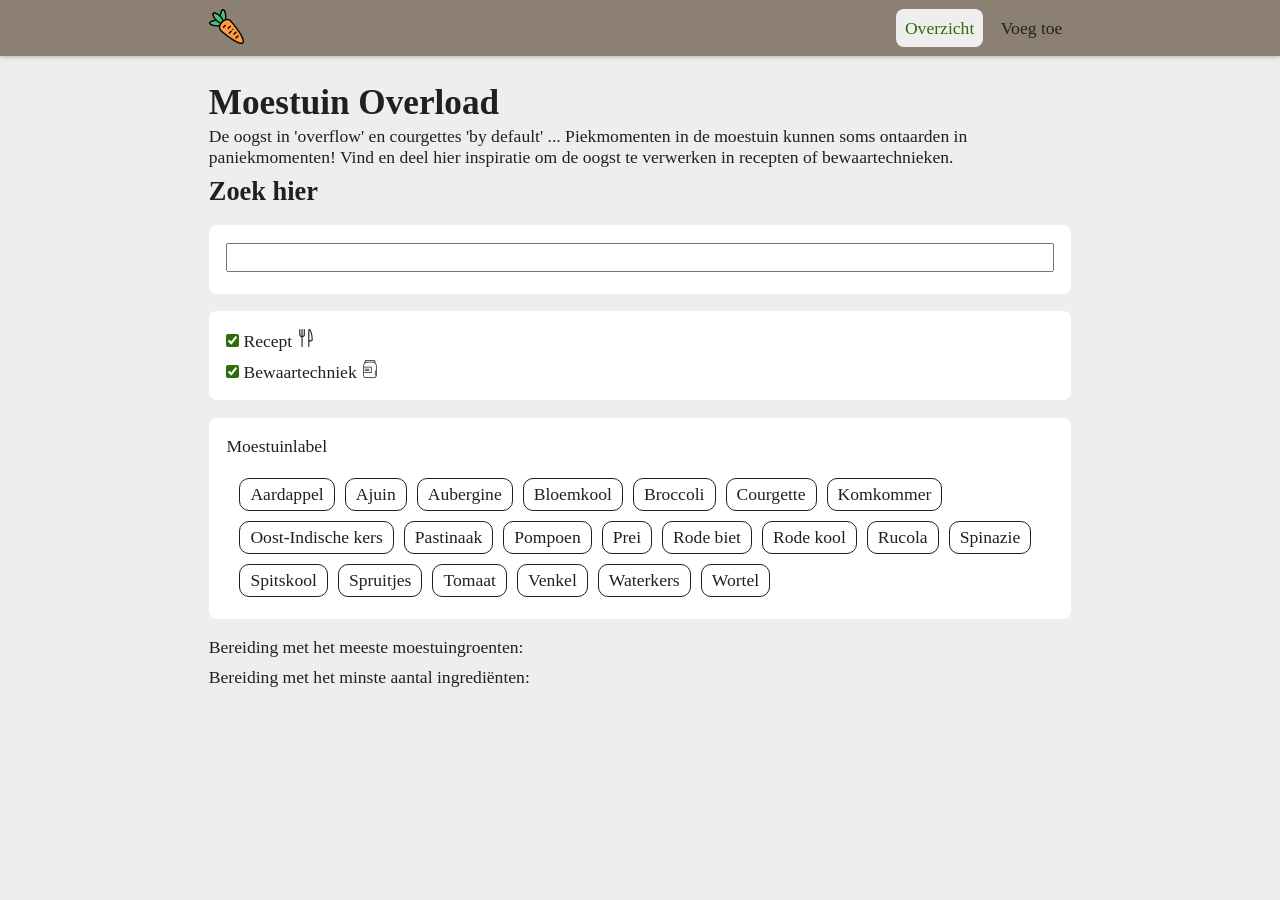
==== index.html @ 46829594 "afbeeldingen bij techniekenlabels" ====
<!DOCTYPE html>
<html lang="nl">
<head>
    <meta charset="UTF-8">
    <meta name="viewport" content="width=device-width, initial-scale=1.0">
    <title>MoestuinOverload</title>
    <link rel="icon" type="image/x-icon" href="/img/carrot.png">
    <link rel="preconnect" href="https://fonts.googleapis.com">
    <link rel="preconnect" href="https://fonts.gstatic.com" crossorigin>
    <link href="https://fonts.googleapis.com/css2?family=Carlito&family=Fira+Sans+Condensed:wght@700&family=Noto+Serif:ital,wght@0,100..900;1,100..900&family=SN+Pro:ital,wght@0,200..900;1,200..900&display=swap" rel="stylesheet">

    <link rel="stylesheet" href="stijl.css">

    <script src="script.js" type="module"></script>


</head>

<body>
<!-- Vectors and icons by <a href="https://www.svgrepo.com" target="_blank">SVG Repo</a> -->
<!-- <a href="https://www.flaticon.com/free-icons/carrot" title="carrot icons">Carrot icons created by Freepik - Flaticon</a> -->
    <header>
      <div class="wrapper">
       <img src="img/carrot.png" alt="wortel">
        <nav>
            <ul>
                <li class="hier"><a href="index.html">Overzicht</a></li>
                <li><a href="add.html">Voeg toe</a></li>
            </ul>
        </nav>

      </div>  
    </header>
    
    <div class="wrapper">
        <h1>Moestuin Overload</h1>
            <p>De oogst in 'overflow' en courgettes 'by default' ... Piekmomenten in de moestuin kunnen soms ontaarden in paniekmomenten! Vind en deel hier inspiratie om de oogst te verwerken in recepten of bewaartechnieken.</p>

        <h2>Zoek hier</h2>
        <form class="zoektekst">
            <input type="text">
        </form>

        <form class="technieken">
            <label class="recepten"><input type="checkbox" name="techniek" value="recept" checked>Recept <img src="img/bestek.svg" alt="bestek"></label>
            <label class="bewaar"><input type="checkbox" name="techniek" value="bewaartechniek" checked>Bewaartechniek <img src="img/conserve.svg" alt="conserve"></label>
        </form>

        <form class="labels">
        <p>Moestuinlabel</p>
            <div class="moestuingroenten">
                <label class="moestuinlabel">
                    <input type="checkbox" name="labels" value="aardappel">
                    <span>Aardappel</span>
                </label>
                <label class="moestuinlabel">
                    <input type="checkbox" name="labels" value="ajuin">
                    <span>Ajuin</span>
                </label>
                <label class="moestuinlabel">
                    <input type="checkbox" name="labels" value="aubergine">
                    <span>Aubergine</span>
                </label>
                <label class="moestuinlabel">
                    <input type="checkbox" name="labels" value="bloemkool">
                    <span>Bloemkool</span>
                </label>
                <label class="moestuinlabel">
                    <input type="checkbox" name="labels" value="broccoli">
                    <span>Broccoli</span>
                </label>
                <label class="moestuinlabel">
                    <input type="checkbox" name="labels" value="courgette">
                    <span>Courgette</span>
                </label>
                <label class="moestuinlabel">
                    <input type="checkbox" name="labels" value="komkommer">
                    <span>Komkommer</span>
                </label>
                <label class="moestuinlabel">
                    <input type="checkbox" name="labels" value="oost-indische-kers">
                    <span>Oost-Indische kers</span>
                </label>
                <label class="moestuinlabel">
                    <input type="checkbox" name="labels" value="pastinaak">
                    <span>Pastinaak</span>
                </label>
                <label class="moestuinlabel">
                    <input type="checkbox" name="labels" value="pompoen">
                    <span>Pompoen</span>
                </label>
                <label class="moestuinlabel">
                    <input type="checkbox" name="labels" value="prei">
                    <span>Prei</span>
                </label>
                <label class="moestuinlabel">
                    <input type="checkbox" name="labels" value="rode-biet">
                    <span>Rode biet</span>
                </label>
                <label class="moestuinlabel">
                    <input type="checkbox" name="labels" value="rode-kool">
                    <span>Rode kool</span>
                </label>
                <label class="moestuinlabel">
                    <input type="checkbox" name="labels" value="rucola">
                    <span>Rucola</span>
                </label>
                <label class="moestuinlabel">
                    <input type="checkbox" name="labels" value="spinazie">
                    <span>Spinazie</span>
                </label>
                <label class="moestuinlabel">
                    <input type="checkbox" name="labels" value="spitskool">
                    <span>Spitskool</span>
                </label>
                 <label class="moestuinlabel">
                    <input type="checkbox" name="labels" value="spruitjes">
                    <span>Spruitjes</span>   
                </label>
                <label class="moestuinlabel">
                    <input type="checkbox" name="labels" value="tomaat">
                    <span>Tomaat</span>
                </label>
                <label class="moestuinlabel">
                    <input type="checkbox" name="labels" value="venkel">
                    <span>Venkel</span>
                </label>
                <label class="moestuinlabel">
                    <input type="checkbox" name="labels" value="waterkers">
                    <span>Waterkers</span>
                </label>
                <label class="moestuinlabel">
                    <input type="checkbox" name="labels" value="wortel">
                    <span>Wortel</span>
                </label>
            
            </div>
            </form>

            <p id="moestuinmatch">Bereiding met het meeste moestuingroenten:&nbsp;</p>
            <p>Bereiding met het minste aantal ingrediënten:&nbsp;</p>

       
        <section class="bereidingen"></section>
    </div>
</body>
</html>
---- stijl.css ----
:root {
    --headerkleur: rgb(139, 128, 114);
    --tekstkleur: #202020;
    --kleuraccent1: rgb(241, 153, 12);
    --kleuraccent2: rgb(43, 110, 12);
    --afronding: 8px;
    --BGC:rgb(238, 238, 238);

}

*{
  margin: 0;
  padding: 0;
  box-sizing: border-box;
}

body{
    background-color: var(--BGC);
    color: var(--tekstkleur);
    font-family: 'SN Pro', serif;
    font-size: 1.1rem;
}

h1{
  margin-bottom: 3px;
}

p{
  margin-bottom: 0.5em;
}

header {
  margin-bottom: 1em;
}

header,
footer {
  background-color: var(--headerkleur);
  box-shadow: 0 0 5px #999;
}

.wrapper {
  max-width: 50em;
  margin: 0px auto;
  padding: 0.5em;
}

header div.wrapper {
  display: flex;
  flex-direction: row;
  justify-content: space-between;
}

header img {
  width: 35px;
  height: 35px;
}

h2{
  margin-bottom: 0.8rem;
  margin-right: 40px; /* want width icoon is 38px plus 2px zodat geen overlap*/
}

nav ul {
  display: flex;
  gap: 0.5em;
  flex-direction: row;
  list-style-type: none;
  justify-content: end;
  
}

nav ul li a {
  display: block;
  padding: 0.5em;
  text-decoration: none;
  color: var(--tekstkleur);
  border-radius: var(--afronding);
  
}

nav ul li a:hover {
  color: var(--tekstkleur);
  background-color: var(--kleuraccent1);
}

nav li.hier a {
  background-color: var(--BGC);
  color: var(--kleuraccent2);
}

form{
  display: flex;
  flex-direction: column;
  margin-top: 1em;
  margin-bottom: 1em;
  background-color: #fff;
  padding: 1em 1em 0.5em 1em;  /* 0.5 voor bottom want elk inputfield heeft margin bottom*/
  border-radius: var(--afronding);
}

input{
  padding: 5px;
  margin-bottom: 1em;
}

input[type=checkbox], input[type=radio]{
  margin-right: 0.3em;
  margin-bottom: 1em;
  accent-color: var(--kleuraccent2);
  cursor: pointer;
}

.technieklabel label{
  margin-right: 1rem;
}

.bereidingen article{
  background-color: #fff;
  padding: 1em;
  border-radius: var(--afronding);
  margin-bottom: 1em;
  box-shadow: 0 0 3px #999;
}


article{
  position: relative;
}

input[name=techniek]+img{
  max-height: 18px;
  max-height: auto;
}

.recept::after,
.bewaartechniek::after{
  content: "";
  position: absolute;
  top: 10px;
  right: 10px;
  width: 38px;
  height: 38px;
  
 background-size:cover;   /* hoe wordt de afbeeelding geschaald binnen het pseudoelement, schaalt de afbeelding zo groot mogelijk binnen het element zonder vervorming. */
}
.bewaartechniek::after{
background-image: url("img/conserve.svg");
}
.recept::after{
  background-image: url("img/bestek.svg");
}

/*opmaak moestuinlabels*/

.moestuingroenten{
  display: flex;
  flex-wrap: wrap;
  gap: 10px;
  /* border: 1px solid black; */
  margin-bottom: 5px;
  accent-color: var(--kleuraccent2);
  padding: 5px;
  margin: 8px;
}

.moestuingroenten span{
  display: inline-block;               /* laten staan zodat label zich aanpast aan lengt woord*/
  border: solid 1px var(--tekstkleur);
  padding: 5px 10px;
  border-radius: 10px;
  transition: 0.2s;
  cursor: pointer;
}
/* .moestuingroenten span:hover,  */.moestuingroenten input:checked + span{
  background-color:var(--kleuraccent1);
}

.moestuingroenten input[type=checkbox]{
  display: none;
}

#lijstingredienten{
  display: flex;
  flex-wrap: wrap;
}

.ingredienten{
  margin: 0.3rem;
  width: 180px
}

section.bereidingen{
  display: grid;
  gap: 1em;
  grid-template-columns: 1fr;
}

button#voegingrtoe, input[type=submit]{
  padding: 5px 1rem;
  font-size: 1.1rem;
  border-radius: var(--afronding);
  max-width: fit-content;
  margin: 0.8rem;
}

button#voegingrtoe:hover, input[type=submit]:hover{
  cursor: pointer;
}

#bereiding, .ingredienten{
 color: var(--tekstkleur);
  font-family: 'SN Pro', serif;
  font-size: 1.1rem;
  padding: 0.3rem;
}

p.succes{
  color: var(--kleuraccent2);
  border: 1px solid var(--kleuraccent2);
  padding: 5px;
  background-color: #fff;
}
p.fout{
  color: var(--kleuraccent1);
  border: 1px solid var(--kleuraccent1);
  padding: 5px;
  background-color: #fff;
}

.lijst{
  display: block;
}

@media(min-width: 776px) {
  section.bereidingen{
    grid-template-columns: 1fr 1fr;
  }
  .moestuingroenten span:hover{
    background-color:var(--kleuraccent1);
  }
}
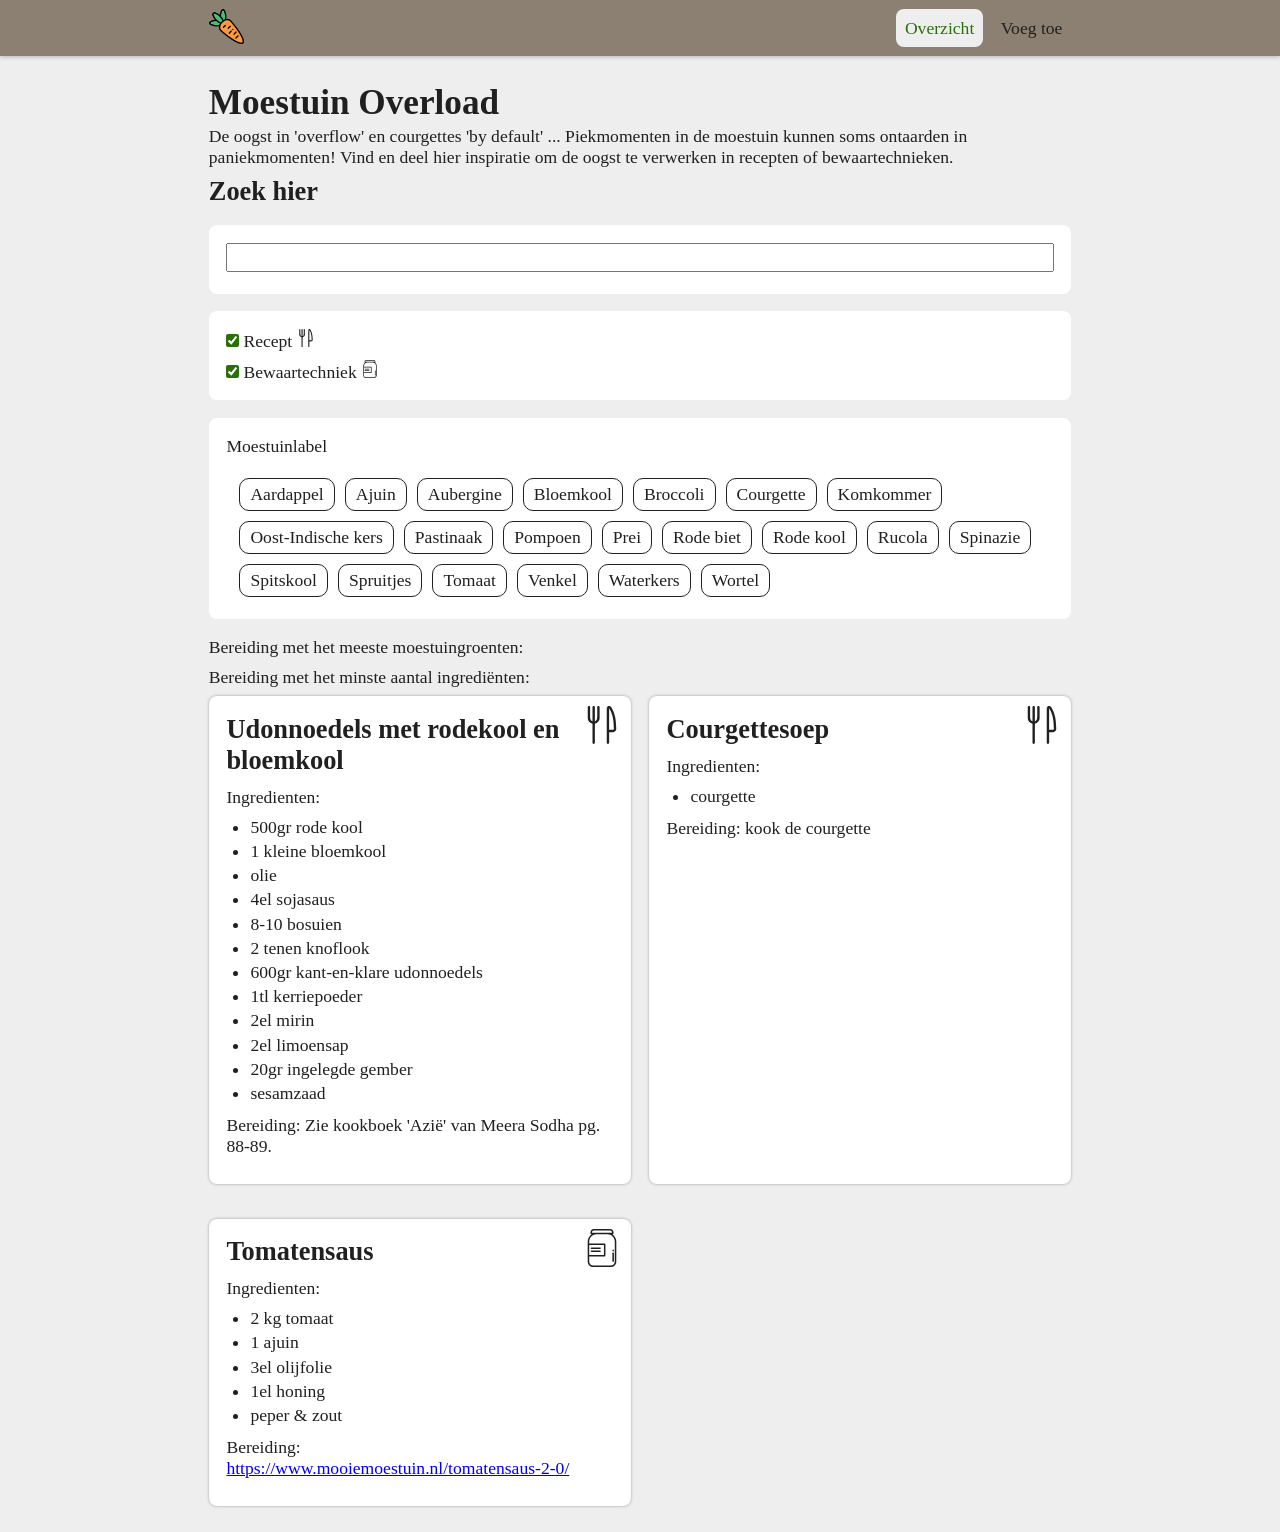
==== commit c5602891: "minste Ingredienten functie" ====
--- a/index.html
+++ b/index.html
@@ -138,7 +138,7 @@
             </form>
 
             <p id="moestuinmatch">Bereiding met het meeste moestuingroenten:&nbsp;</p>
-            <p>Bereiding met het minste aantal ingrediënten:&nbsp;</p>
+            <p id="aantalingredienten">Bereiding met het minste aantal ingrediënten:&nbsp;</p>
 
        
         <section class="bereidingen"></section>
--- a/stijl.css
+++ b/stijl.css
@@ -28,6 +28,9 @@
 p{
   margin-bottom: 0.5em;
 }
+article>p{
+  margin-top: 0.7rem;
+}
 
 header {
   margin-bottom: 1em;
@@ -57,7 +60,7 @@
 }
 
 h2{
-  margin-bottom: 0.8rem;
+  margin-bottom: 0.7rem;
   margin-right: 40px; /* want width icoon is 38px plus 2px zodat geen overlap*/
 }
 
@@ -122,7 +125,6 @@
   margin-bottom: 1em;
   box-shadow: 0 0 3px #999;
 }
-
 
 article{
   position: relative;
@@ -215,6 +217,14 @@
   padding: 0.3rem;
 }
 
+.ingredientenlijst{
+  padding-left: 1.5rem;
+}
+
+.ingredientenlijst li{
+  margin-bottom: 0.2rem;;
+}
+
 p.succes{
   color: var(--kleuraccent2);
   border: 1px solid var(--kleuraccent2);
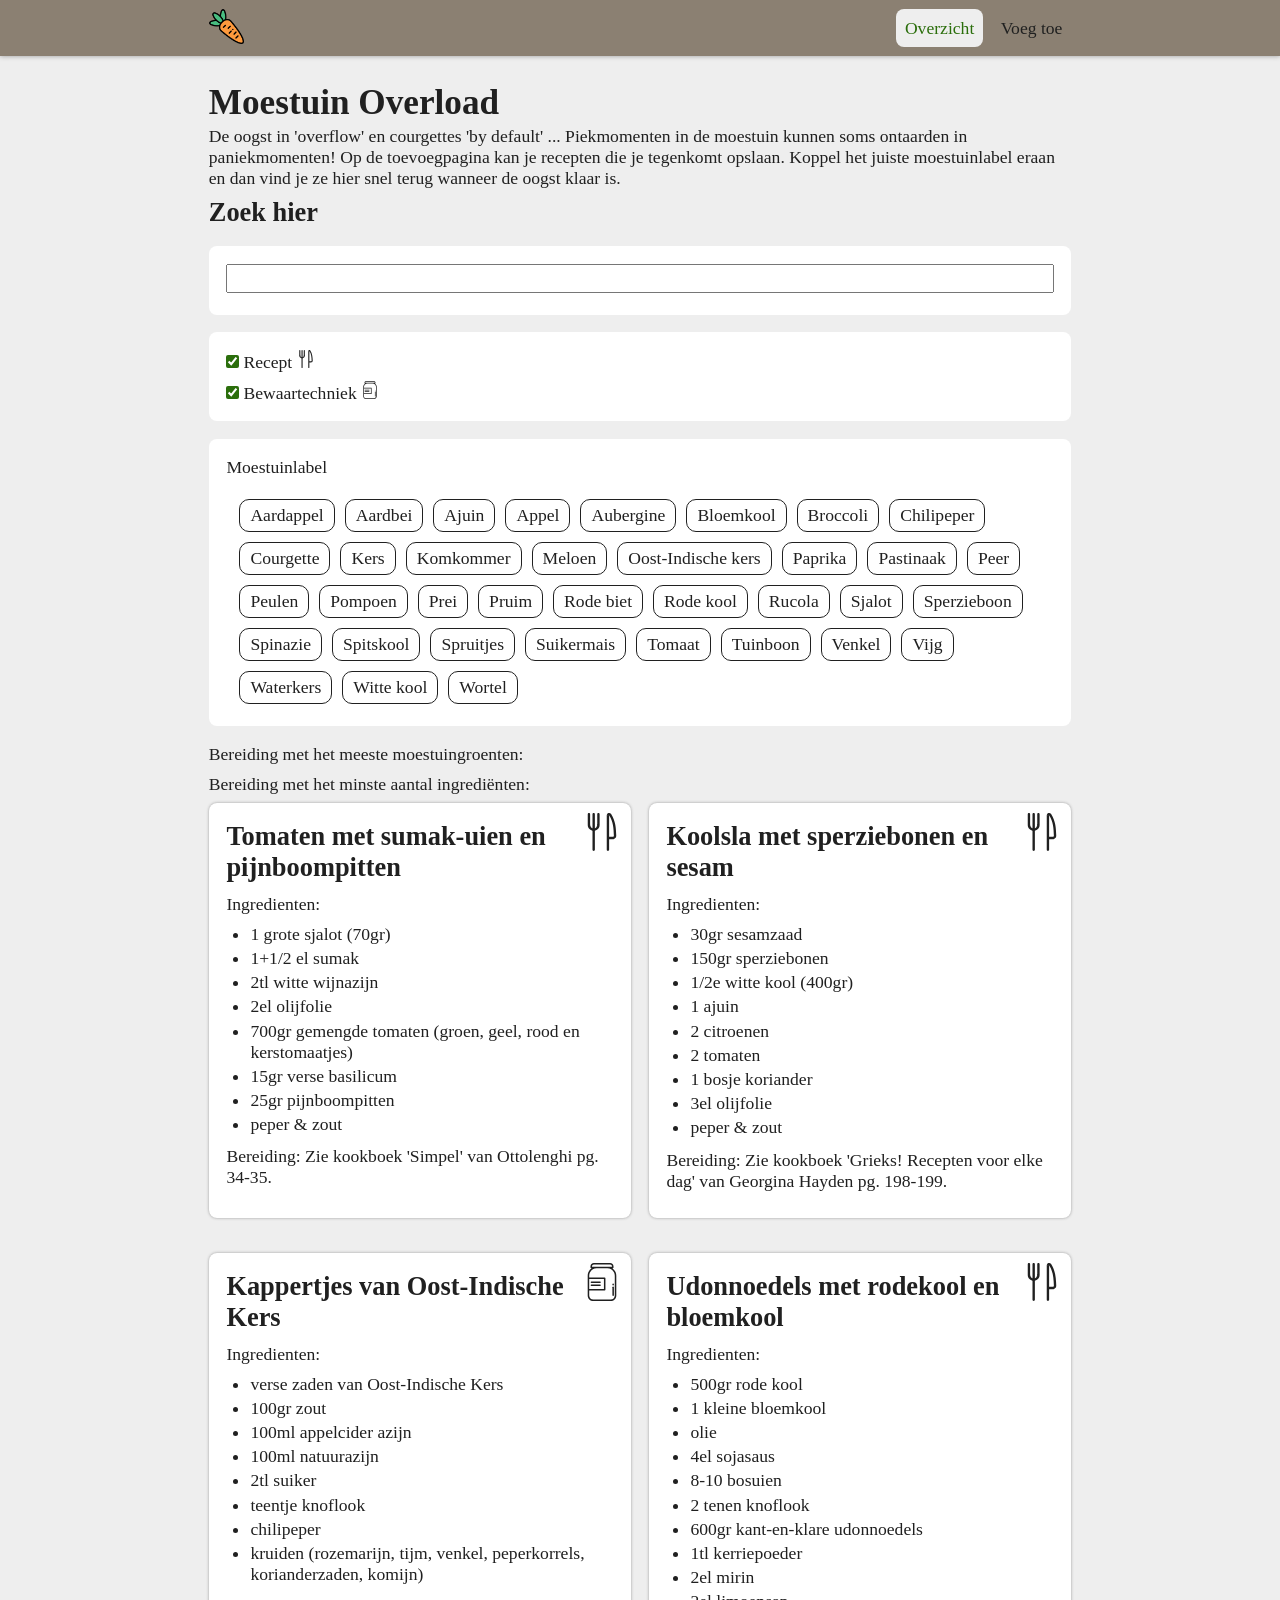
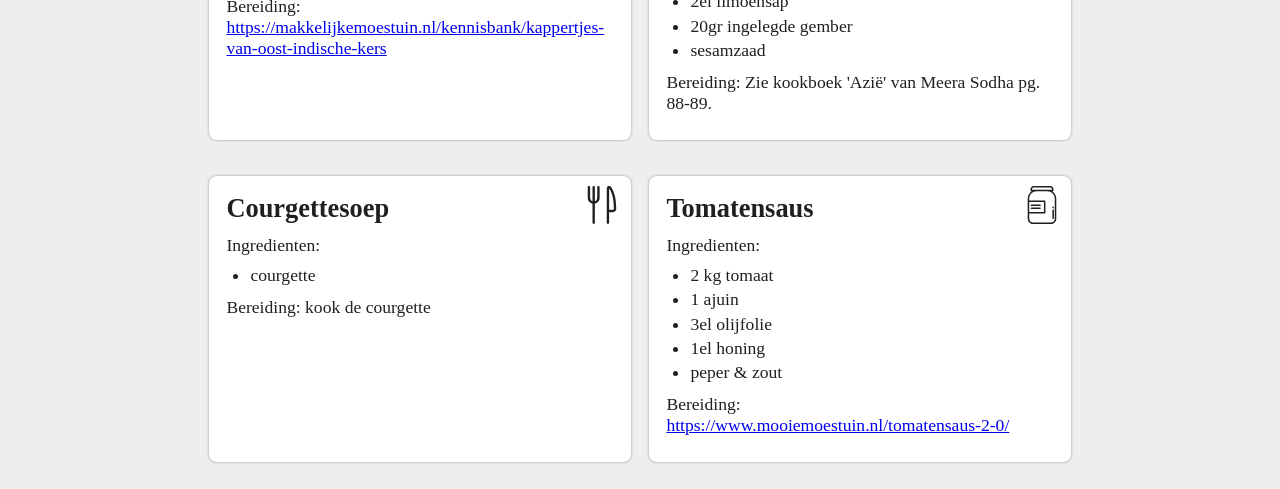
==== commit c7e7c573: "extra inhoud" ====
--- a/index.html
+++ b/index.html
@@ -12,7 +12,6 @@
     <link rel="stylesheet" href="stijl.css">
 
     <script src="script.js" type="module"></script>
-
 
 </head>
 
@@ -34,7 +33,7 @@
     
     <div class="wrapper">
         <h1>Moestuin Overload</h1>
-            <p>De oogst in 'overflow' en courgettes 'by default' ... Piekmomenten in de moestuin kunnen soms ontaarden in paniekmomenten! Vind en deel hier inspiratie om de oogst te verwerken in recepten of bewaartechnieken.</p>
+            <p>De oogst in 'overflow' en courgettes 'by default' ... Piekmomenten in de moestuin kunnen soms ontaarden in paniekmomenten! Op de toevoegpagina kan je recepten die je tegenkomt opslaan. Koppel het juiste moestuinlabel eraan en dan vind je ze hier snel terug wanneer de oogst klaar is.</p>
 
         <h2>Zoek hier</h2>
         <form class="zoektekst">
@@ -49,15 +48,23 @@
         <form class="labels">
         <p>Moestuinlabel</p>
             <div class="moestuingroenten">
-                <label class="moestuinlabel">
+               <label class="moestuinlabel">
                     <input type="checkbox" name="labels" value="aardappel">
                     <span>Aardappel</span>
                 </label>
                 <label class="moestuinlabel">
+                    <input type="checkbox" name="labels" value="aardbei">
+                    <span>Aardbei</span>
+                </label>
+                <label class="moestuinlabel">
                     <input type="checkbox" name="labels" value="ajuin">
                     <span>Ajuin</span>
                 </label>
                 <label class="moestuinlabel">
+                    <input type="checkbox" name="labels" value="appel">
+                    <span>Appel</span>
+                </label>
+                <label class="moestuinlabel">
                     <input type="checkbox" name="labels" value="aubergine">
                     <span>Aubergine</span>
                 </label>
@@ -70,22 +77,46 @@
                     <span>Broccoli</span>
                 </label>
                 <label class="moestuinlabel">
+                    <input type="checkbox" name="labels" value="chilipeper">
+                    <span>Chilipeper</span>
+                </label>
+                <label class="moestuinlabel">
                     <input type="checkbox" name="labels" value="courgette">
                     <span>Courgette</span>
                 </label>
                 <label class="moestuinlabel">
+                    <input type="checkbox" name="labels" value="kers">
+                    <span>Kers</span>
+                </label>
+                <label class="moestuinlabel">
                     <input type="checkbox" name="labels" value="komkommer">
                     <span>Komkommer</span>
                 </label>
                 <label class="moestuinlabel">
+                    <input type="checkbox" name="labels" value="meloen">
+                    <span>Meloen</span>
+                </label>
+                <label class="moestuinlabel">
                     <input type="checkbox" name="labels" value="oost-indische-kers">
                     <span>Oost-Indische kers</span>
                 </label>
                 <label class="moestuinlabel">
+                    <input type="checkbox" name="labels" value="paprika">
+                    <span>Paprika</span>
+                </label>
+                <label class="moestuinlabel">
                     <input type="checkbox" name="labels" value="pastinaak">
                     <span>Pastinaak</span>
                 </label>
                 <label class="moestuinlabel">
+                    <input type="checkbox" name="labels" value="peer">
+                    <span>Peer</span>
+                </label>
+                <label class="moestuinlabel">
+                    <input type="checkbox" name="labels" value="peulen">
+                    <span>Peulen</span>
+                </label>
+                <label class="moestuinlabel">
                     <input type="checkbox" name="labels" value="pompoen">
                     <span>Pompoen</span>
                 </label>
@@ -94,6 +125,10 @@
                     <span>Prei</span>
                 </label>
                 <label class="moestuinlabel">
+                    <input type="checkbox" name="labels" value="pruim">
+                    <span>Pruim</span>
+                </label>
+                <label class="moestuinlabel">
                     <input type="checkbox" name="labels" value="rode-biet">
                     <span>Rode biet</span>
                 </label>
@@ -104,6 +139,14 @@
                 <label class="moestuinlabel">
                     <input type="checkbox" name="labels" value="rucola">
                     <span>Rucola</span>
+                </label>
+                <label class="moestuinlabel">
+                    <input type="checkbox" name="labels" value="sjalot">
+                    <span>Sjalot</span>
+                </label>
+                <label class="moestuinlabel">
+                    <input type="checkbox" name="labels" value="sperzieboon">
+                    <span>Sperzieboon</span>
                 </label>
                 <label class="moestuinlabel">
                     <input type="checkbox" name="labels" value="spinazie">
@@ -118,16 +161,32 @@
                     <span>Spruitjes</span>   
                 </label>
                 <label class="moestuinlabel">
+                    <input type="checkbox" name="labels" value="suikermais">
+                    <span>Suikermais</span>   
+                </label>
+                <label class="moestuinlabel">
                     <input type="checkbox" name="labels" value="tomaat">
                     <span>Tomaat</span>
                 </label>
                 <label class="moestuinlabel">
+                    <input type="checkbox" name="labels" value="tuinboon">
+                    <span>Tuinboon</span>
+                </label>
+                <label class="moestuinlabel">
                     <input type="checkbox" name="labels" value="venkel">
                     <span>Venkel</span>
                 </label>
                 <label class="moestuinlabel">
+                    <input type="checkbox" name="labels" value="vijg">
+                    <span>Vijg</span>
+                </label>
+                <label class="moestuinlabel">
                     <input type="checkbox" name="labels" value="waterkers">
                     <span>Waterkers</span>
+                </label>
+                <label class="moestuinlabel">
+                    <input type="checkbox" name="labels" value="witte-kool">
+                    <span>Witte kool</span>
                 </label>
                 <label class="moestuinlabel">
                     <input type="checkbox" name="labels" value="wortel">
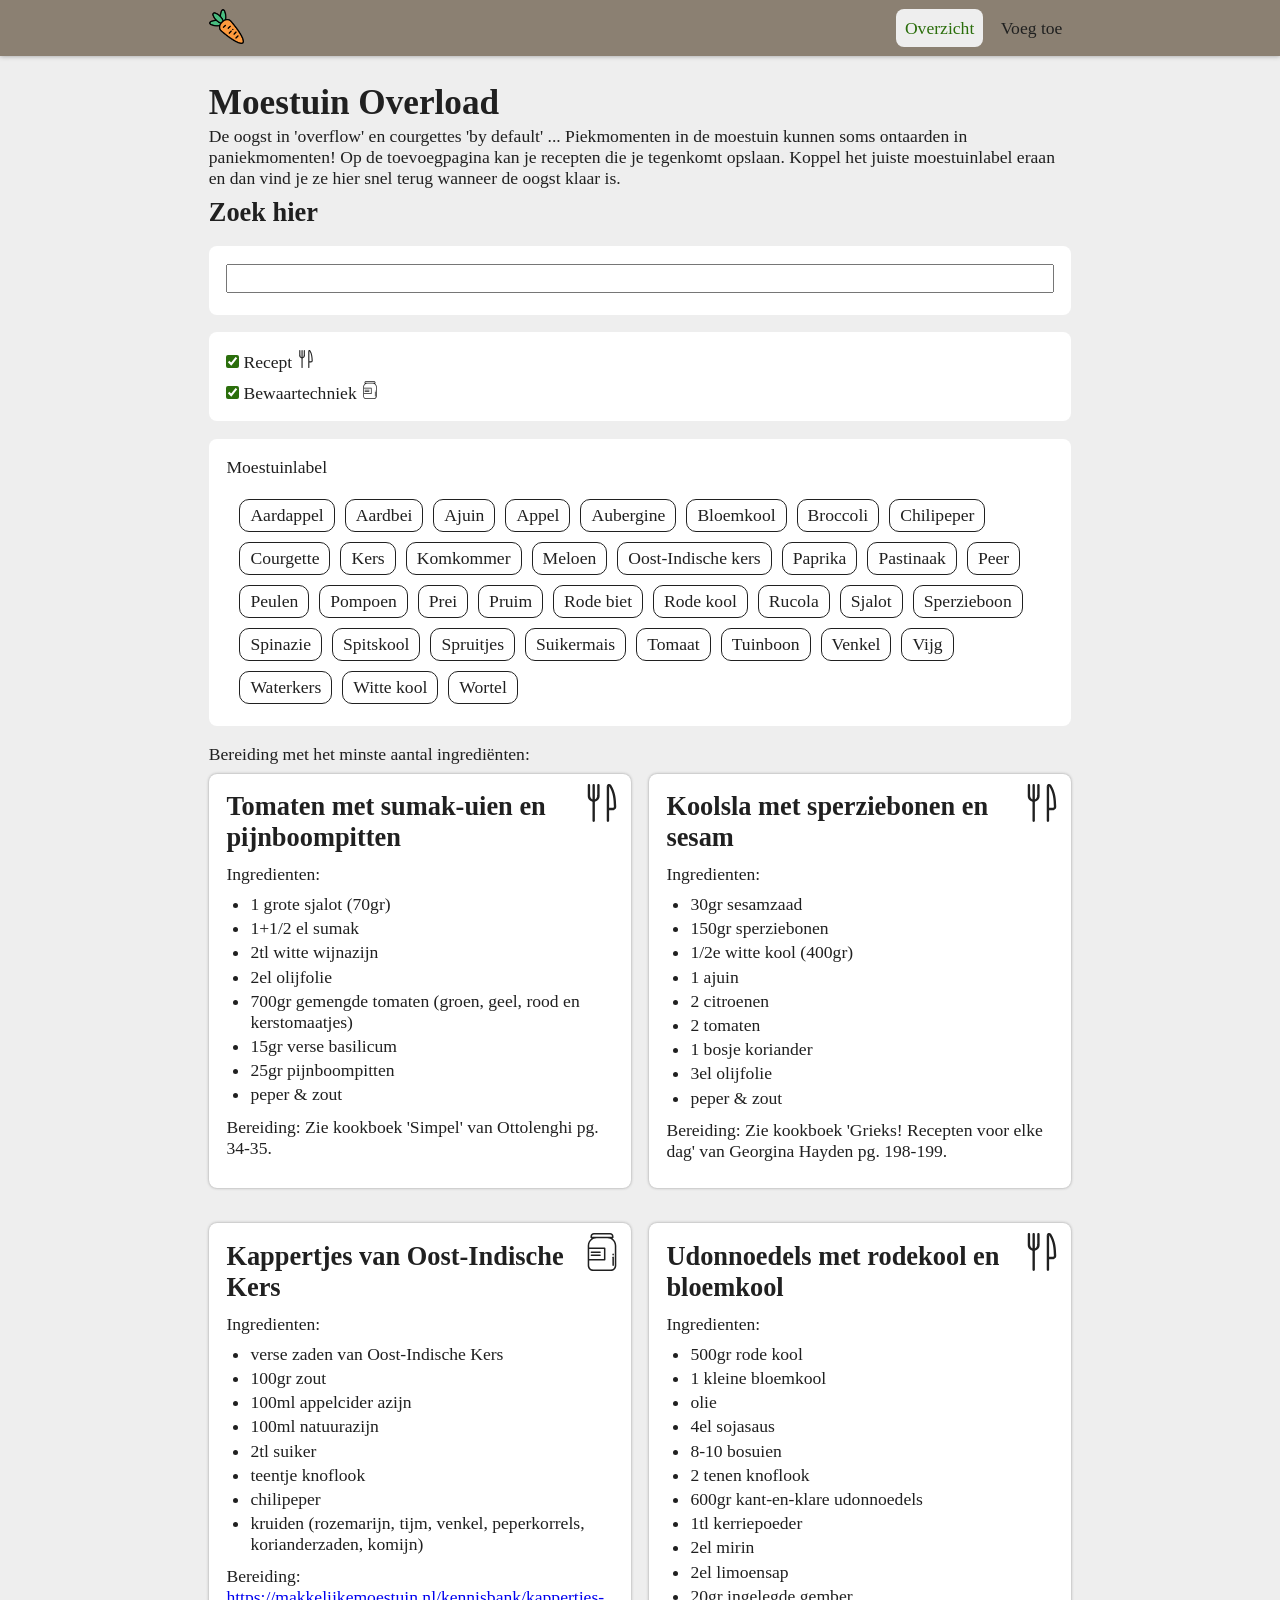
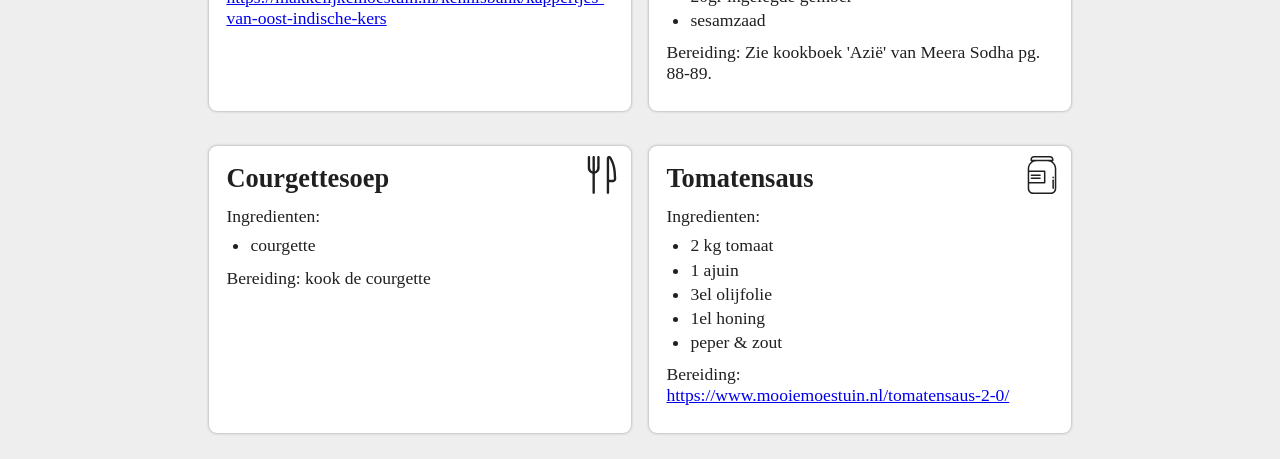
==== commit 69555d83: "toon functie if voorwaarde" ====
--- a/index.html
+++ b/index.html
@@ -196,7 +196,7 @@
             </div>
             </form>
 
-            <p id="moestuinmatch">Bereiding met het meeste moestuingroenten:&nbsp;</p>
+            <p id="moestuinmatch"></p>
             <p id="aantalingredienten">Bereiding met het minste aantal ingrediënten:&nbsp;</p>
 
        
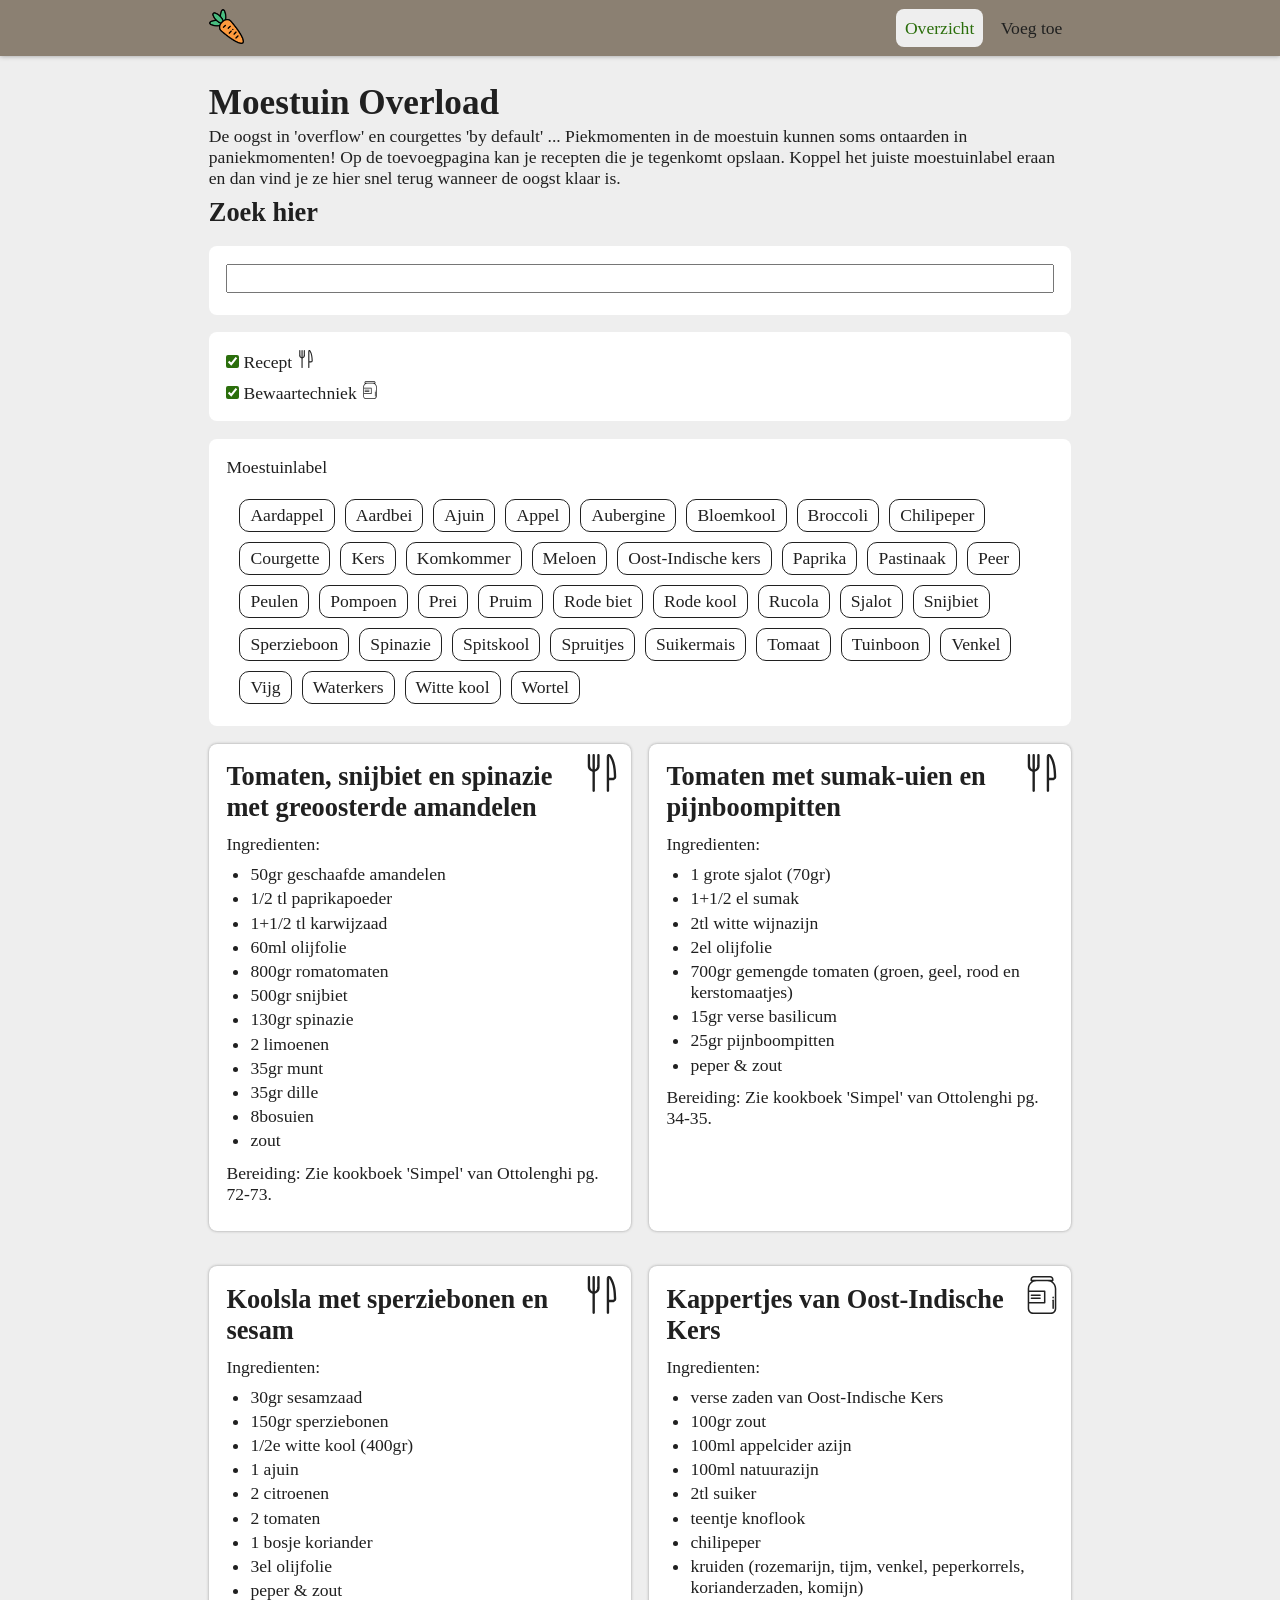
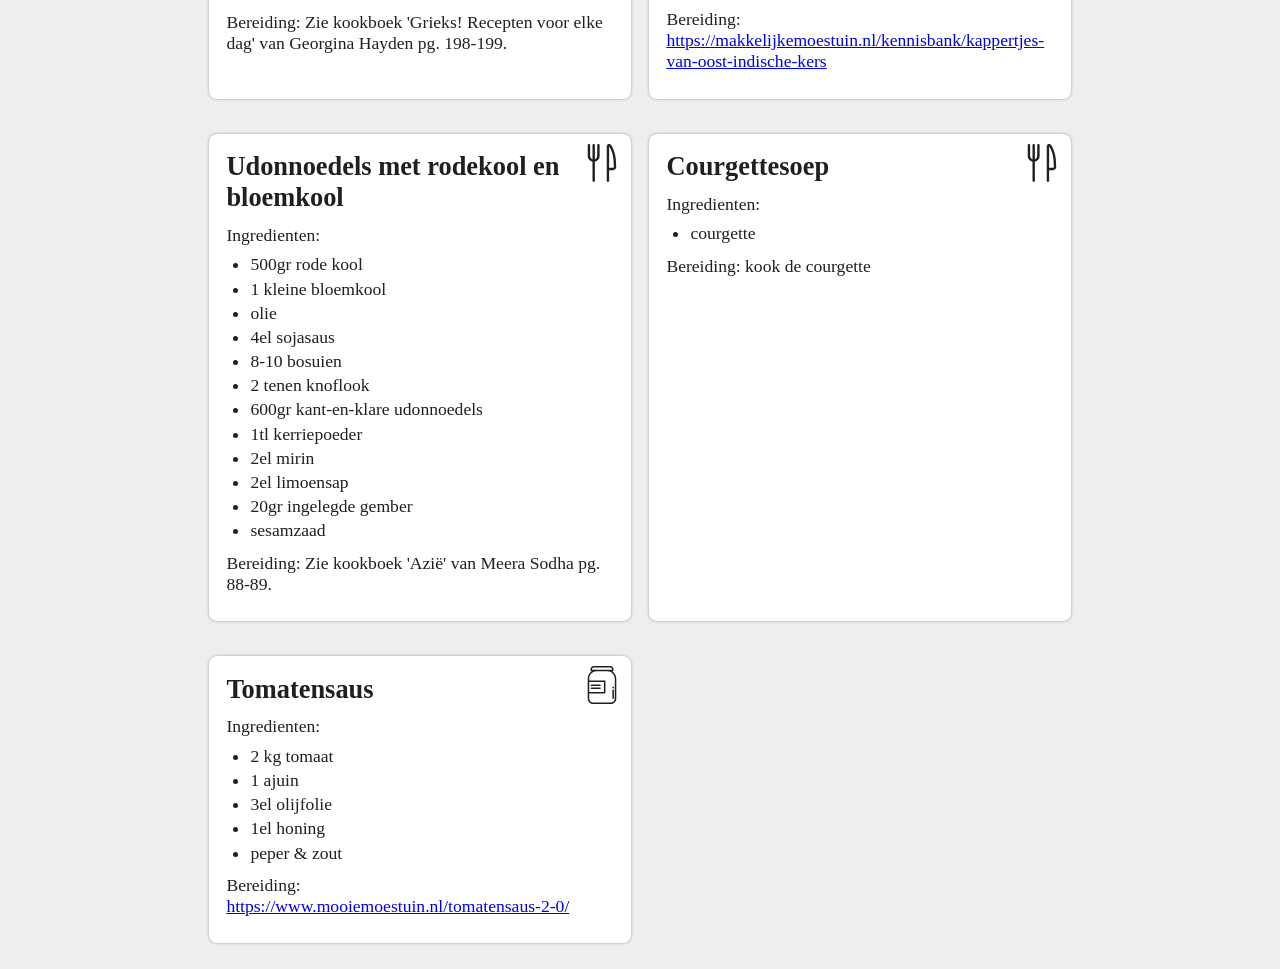
==== commit aa7d0494: "minste ingredienten" ====
--- a/index.html
+++ b/index.html
@@ -129,11 +129,11 @@
                     <span>Pruim</span>
                 </label>
                 <label class="moestuinlabel">
-                    <input type="checkbox" name="labels" value="rode-biet">
+                    <input type="checkbox" name="labels" value="rodebiet">
                     <span>Rode biet</span>
                 </label>
                 <label class="moestuinlabel">
-                    <input type="checkbox" name="labels" value="rode-kool">
+                    <input type="checkbox" name="labels" value="rodekool">
                     <span>Rode kool</span>
                 </label>
                 <label class="moestuinlabel">
@@ -143,6 +143,10 @@
                 <label class="moestuinlabel">
                     <input type="checkbox" name="labels" value="sjalot">
                     <span>Sjalot</span>
+                </label>
+                <label class="moestuinlabel">
+                    <input type="checkbox" name="labels" value="snijbiet">
+                    <span>Snijbiet</span>
                 </label>
                 <label class="moestuinlabel">
                     <input type="checkbox" name="labels" value="sperzieboon">
@@ -185,7 +189,7 @@
                     <span>Waterkers</span>
                 </label>
                 <label class="moestuinlabel">
-                    <input type="checkbox" name="labels" value="witte-kool">
+                    <input type="checkbox" name="labels" value="wittekool">
                     <span>Witte kool</span>
                 </label>
                 <label class="moestuinlabel">
@@ -197,7 +201,7 @@
             </form>
 
             <p id="moestuinmatch"></p>
-            <p id="aantalingredienten">Bereiding met het minste aantal ingrediënten:&nbsp;</p>
+            <p id="aantalingredienten"></p>
 
        
         <section class="bereidingen"></section>
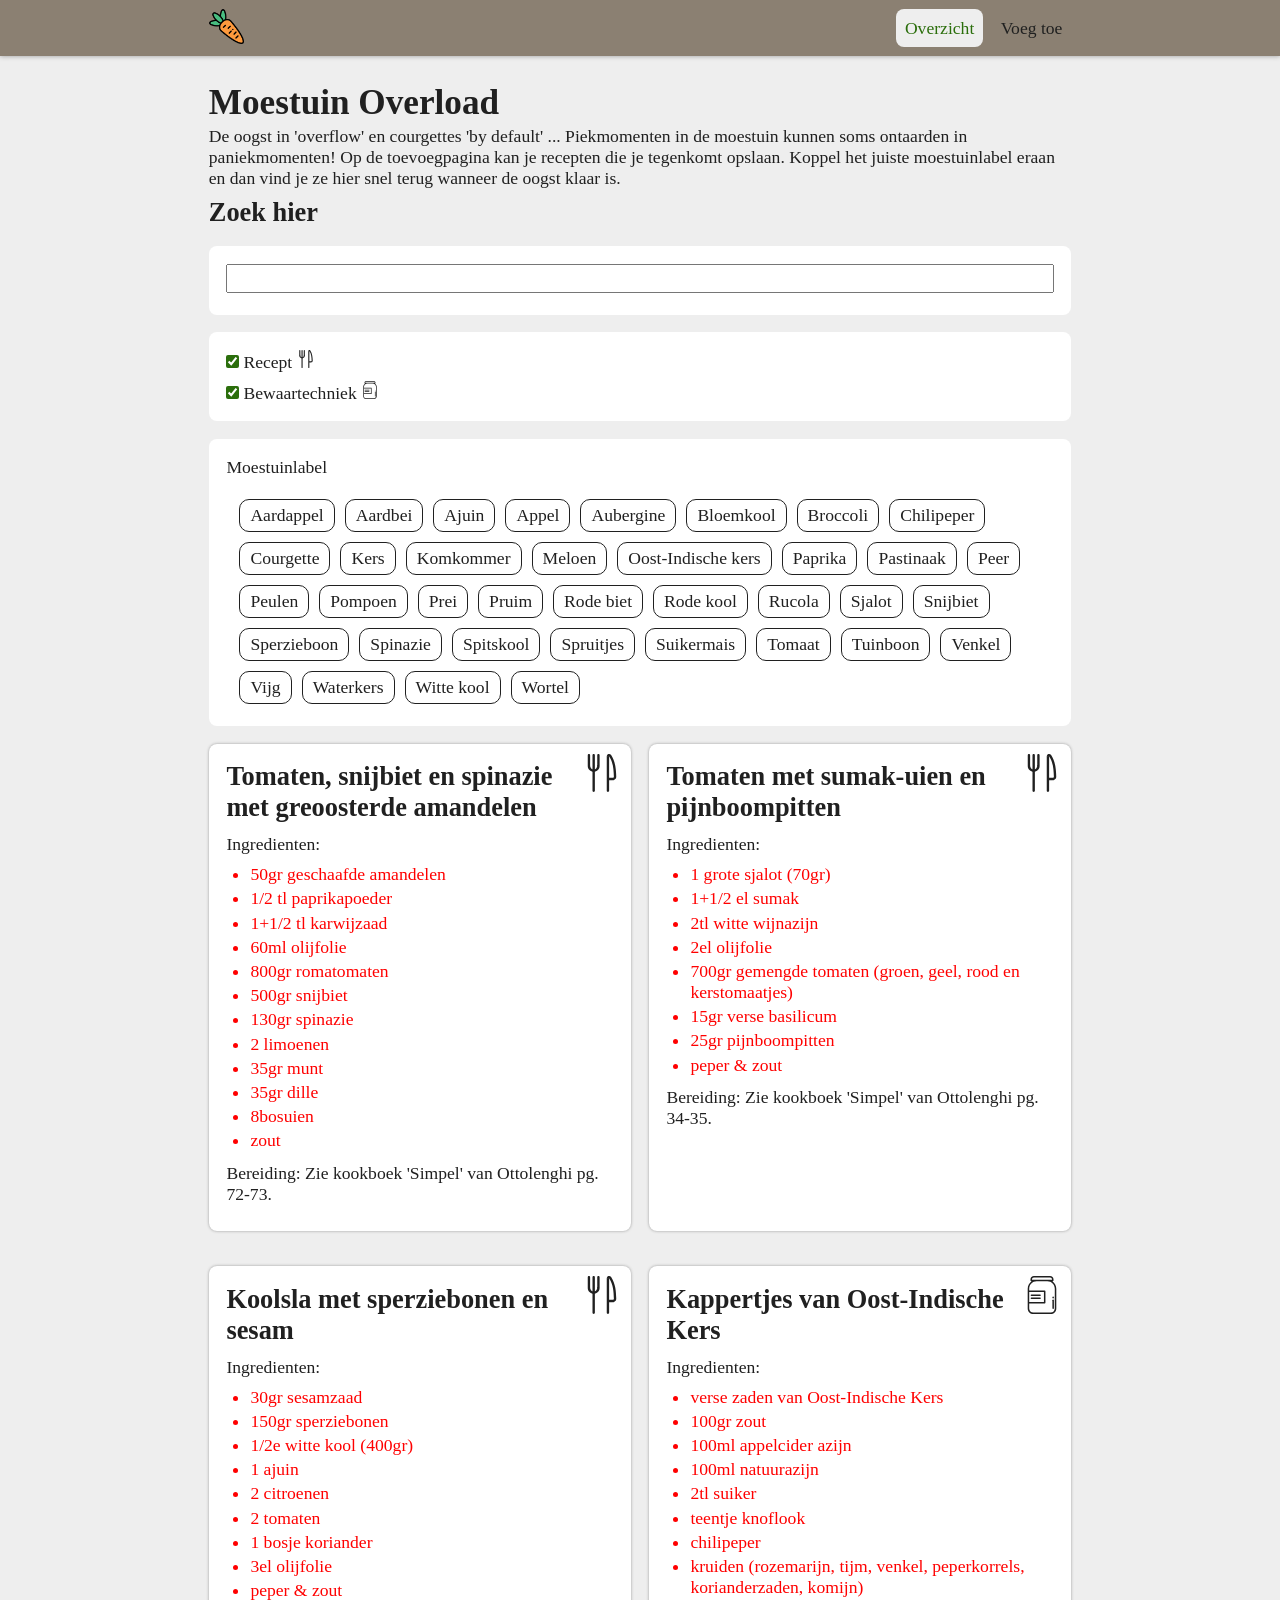
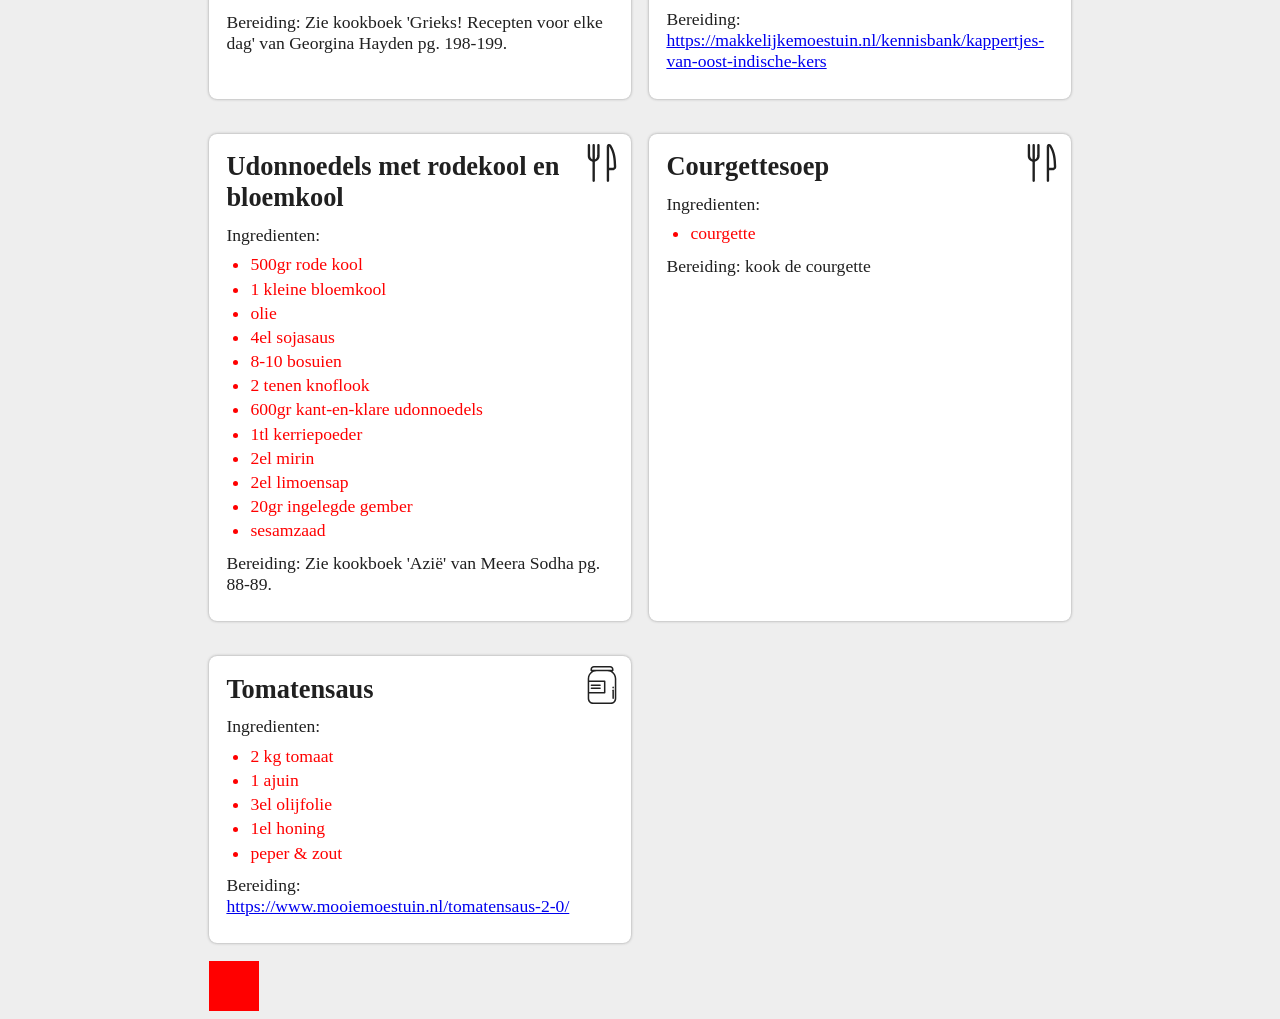
==== commit 0336f076: "boodschappenlijstje met clickevent" ====
--- a/index.html
+++ b/index.html
@@ -205,6 +205,9 @@
 
        
         <section class="bereidingen"></section>
+        <article id="inkopen"></article>
     </div>
+
+    
 </body>
 </html>
--- a/stijl.css
+++ b/stijl.css
@@ -181,6 +181,14 @@
 .moestuingroenten input[type=checkbox]{
   display: none;
 }
+article#inkopen{
+  width: 50px;
+  height: 50px;
+  background-color: red;
+}
+section.bereidingen article ul.ingredientenlijst li{
+  color:red;
+}
 
 #lijstingredienten{
   display: flex;
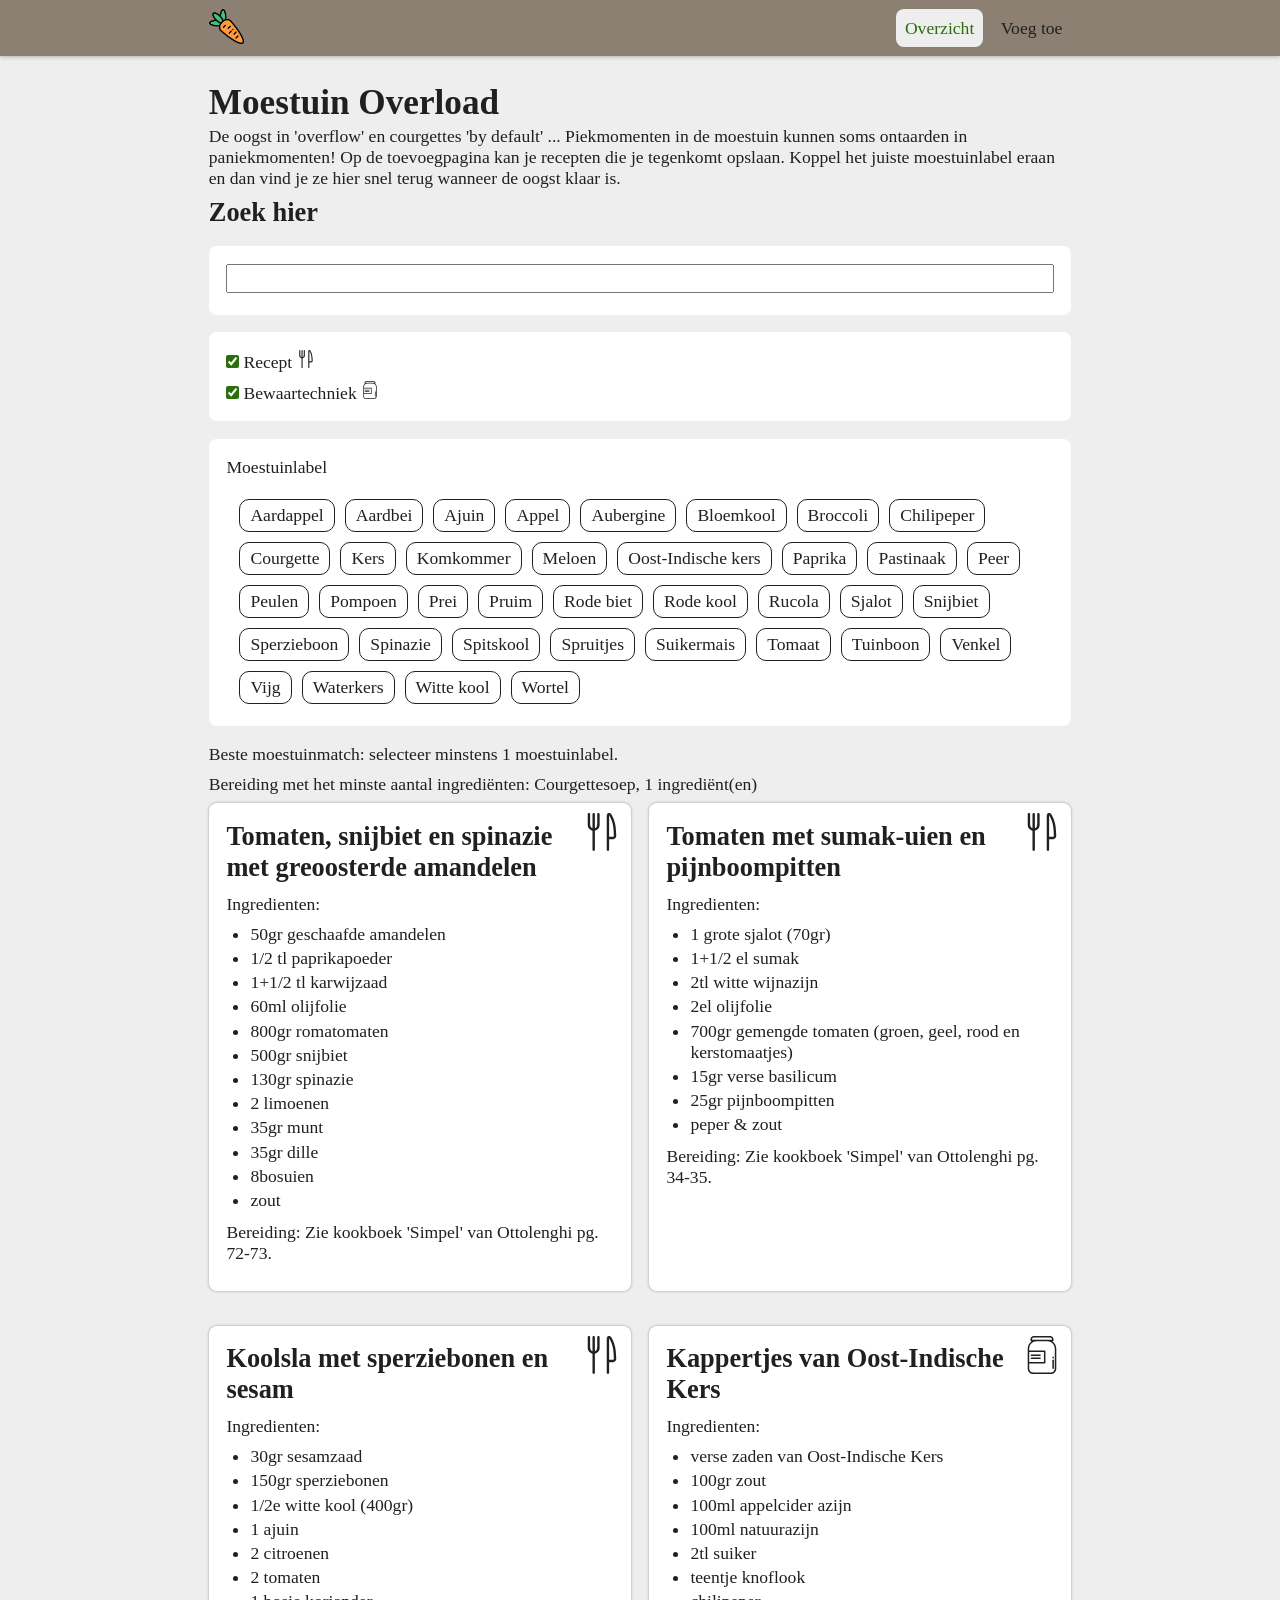
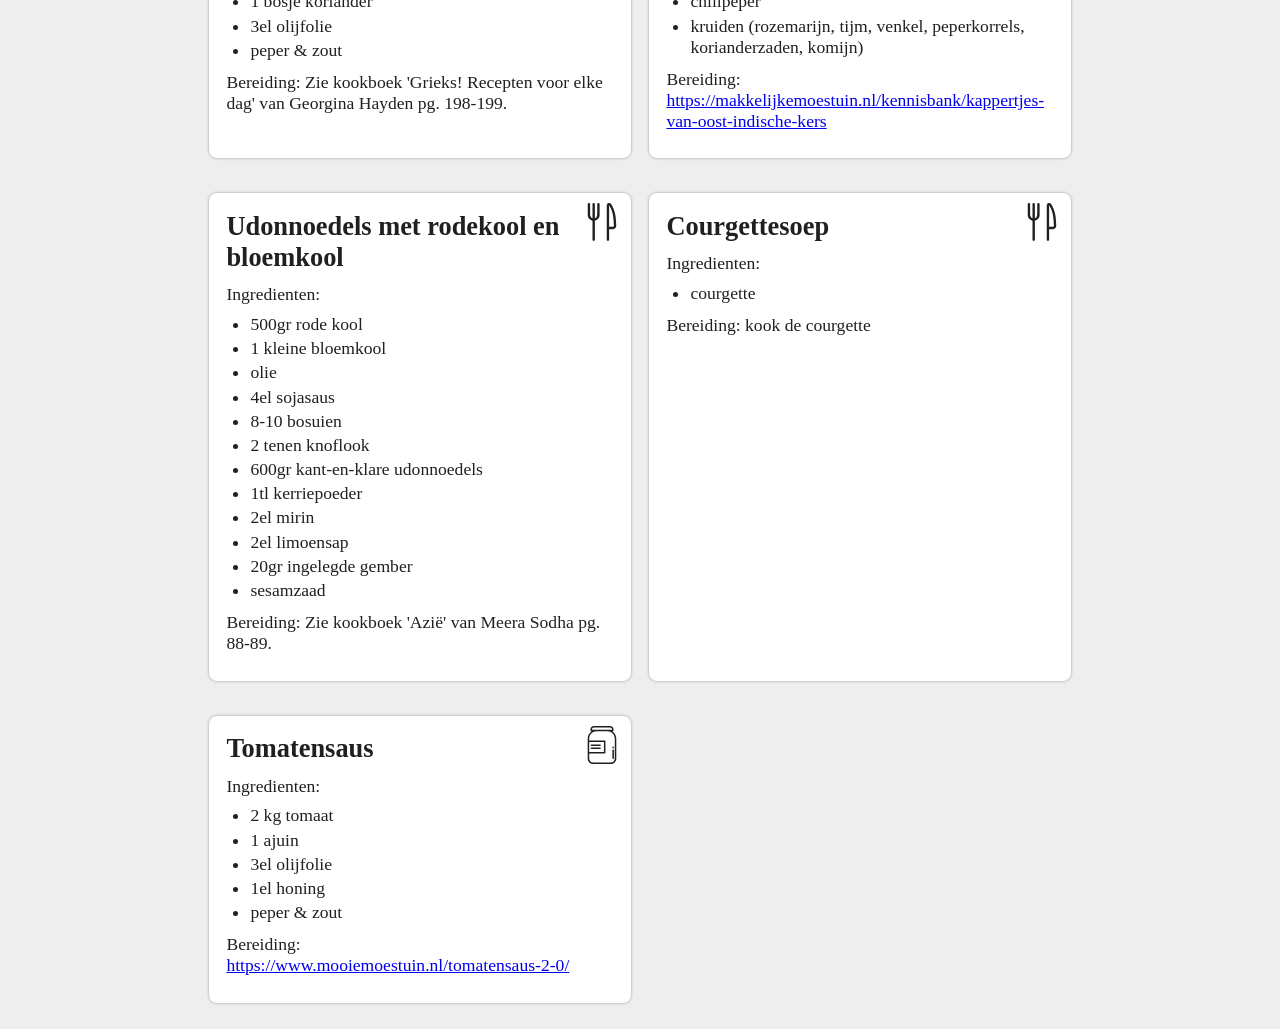
==== commit 01a4207b: "refactor script.js" ====
--- a/index.html
+++ b/index.html
@@ -205,7 +205,7 @@
 
        
         <section class="bereidingen"></section>
-        <article id="inkopen"></article>
+       <!--  <article id="inkopen"></article> -->
     </div>
 
     
--- a/stijl.css
+++ b/stijl.css
@@ -132,7 +132,7 @@
 
 input[name=techniek]+img{
   max-height: 18px;
-  max-height: auto;
+  max-height: 18px;
 }
 
 .recept::after,
@@ -181,14 +181,7 @@
 .moestuingroenten input[type=checkbox]{
   display: none;
 }
-article#inkopen{
-  width: 50px;
-  height: 50px;
-  background-color: red;
-}
-section.bereidingen article ul.ingredientenlijst li{
-  color:red;
-}
+
 
 #lijstingredienten{
   display: flex;
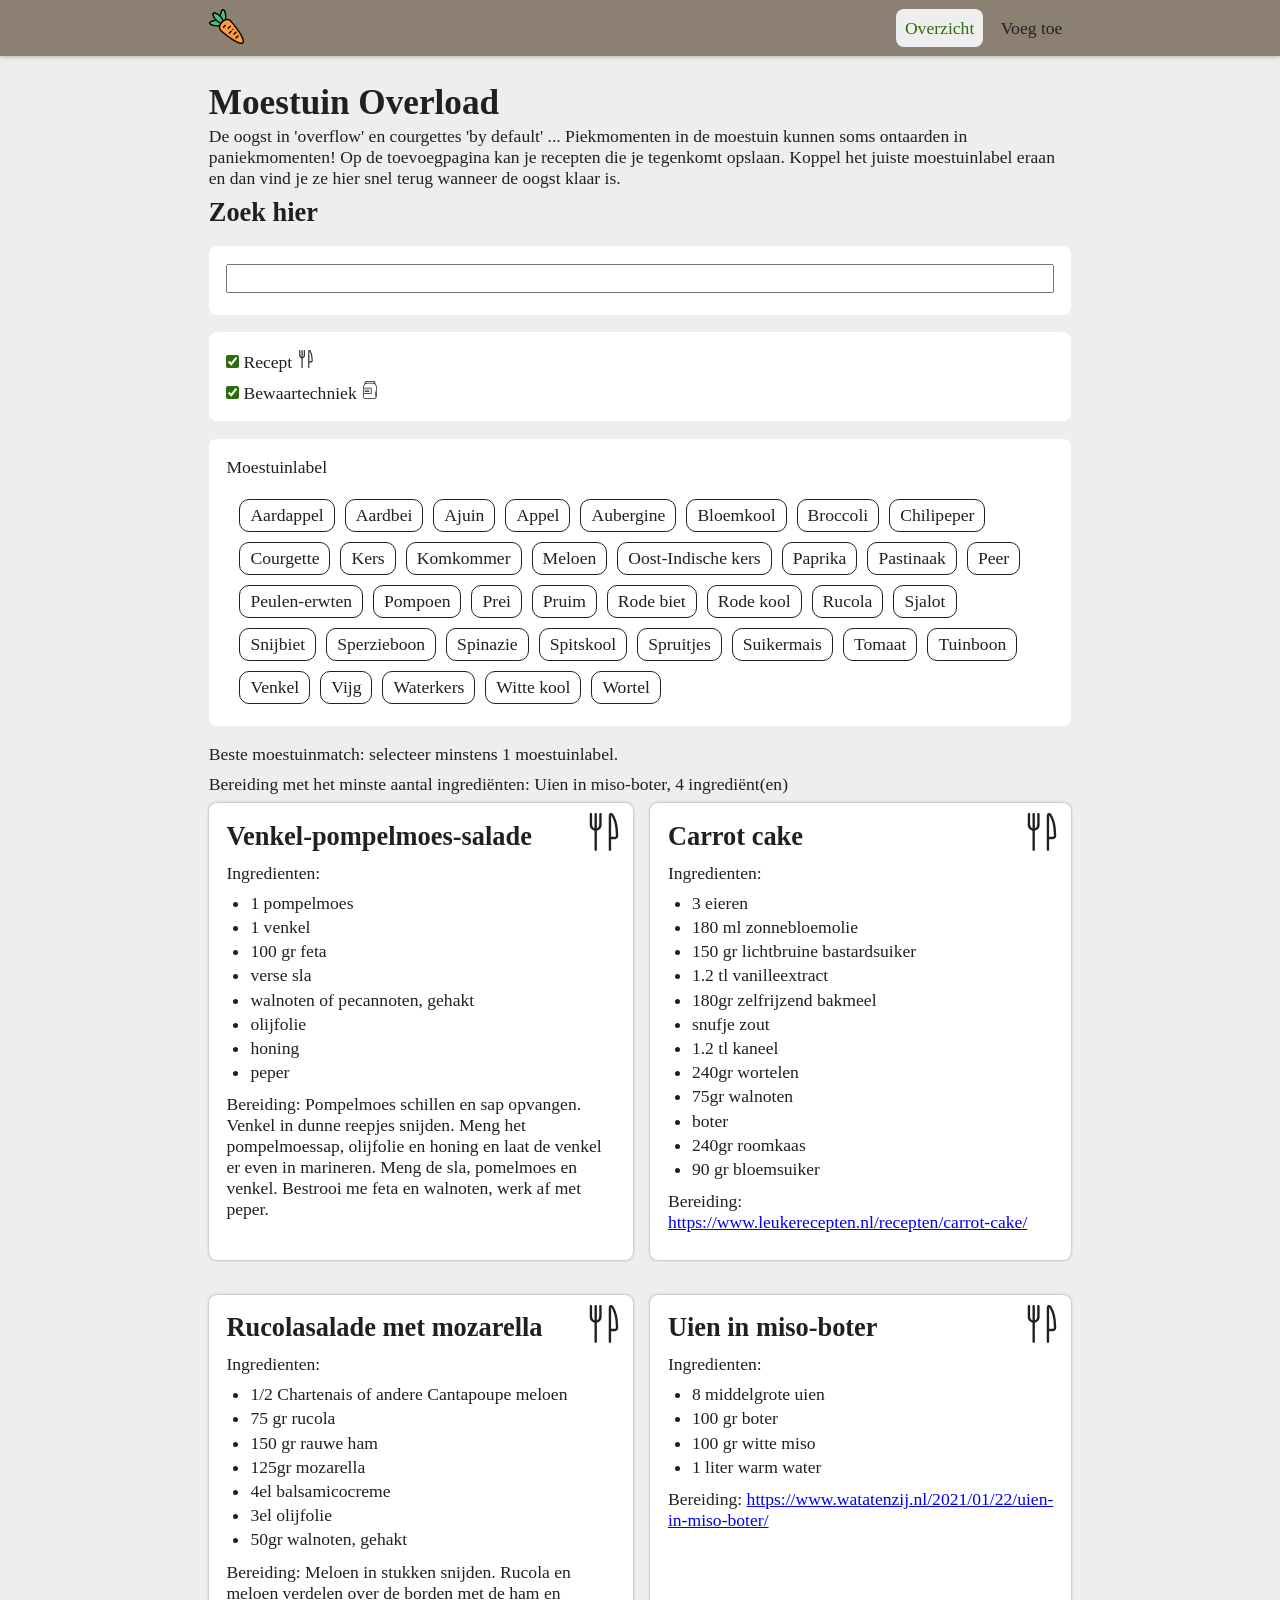
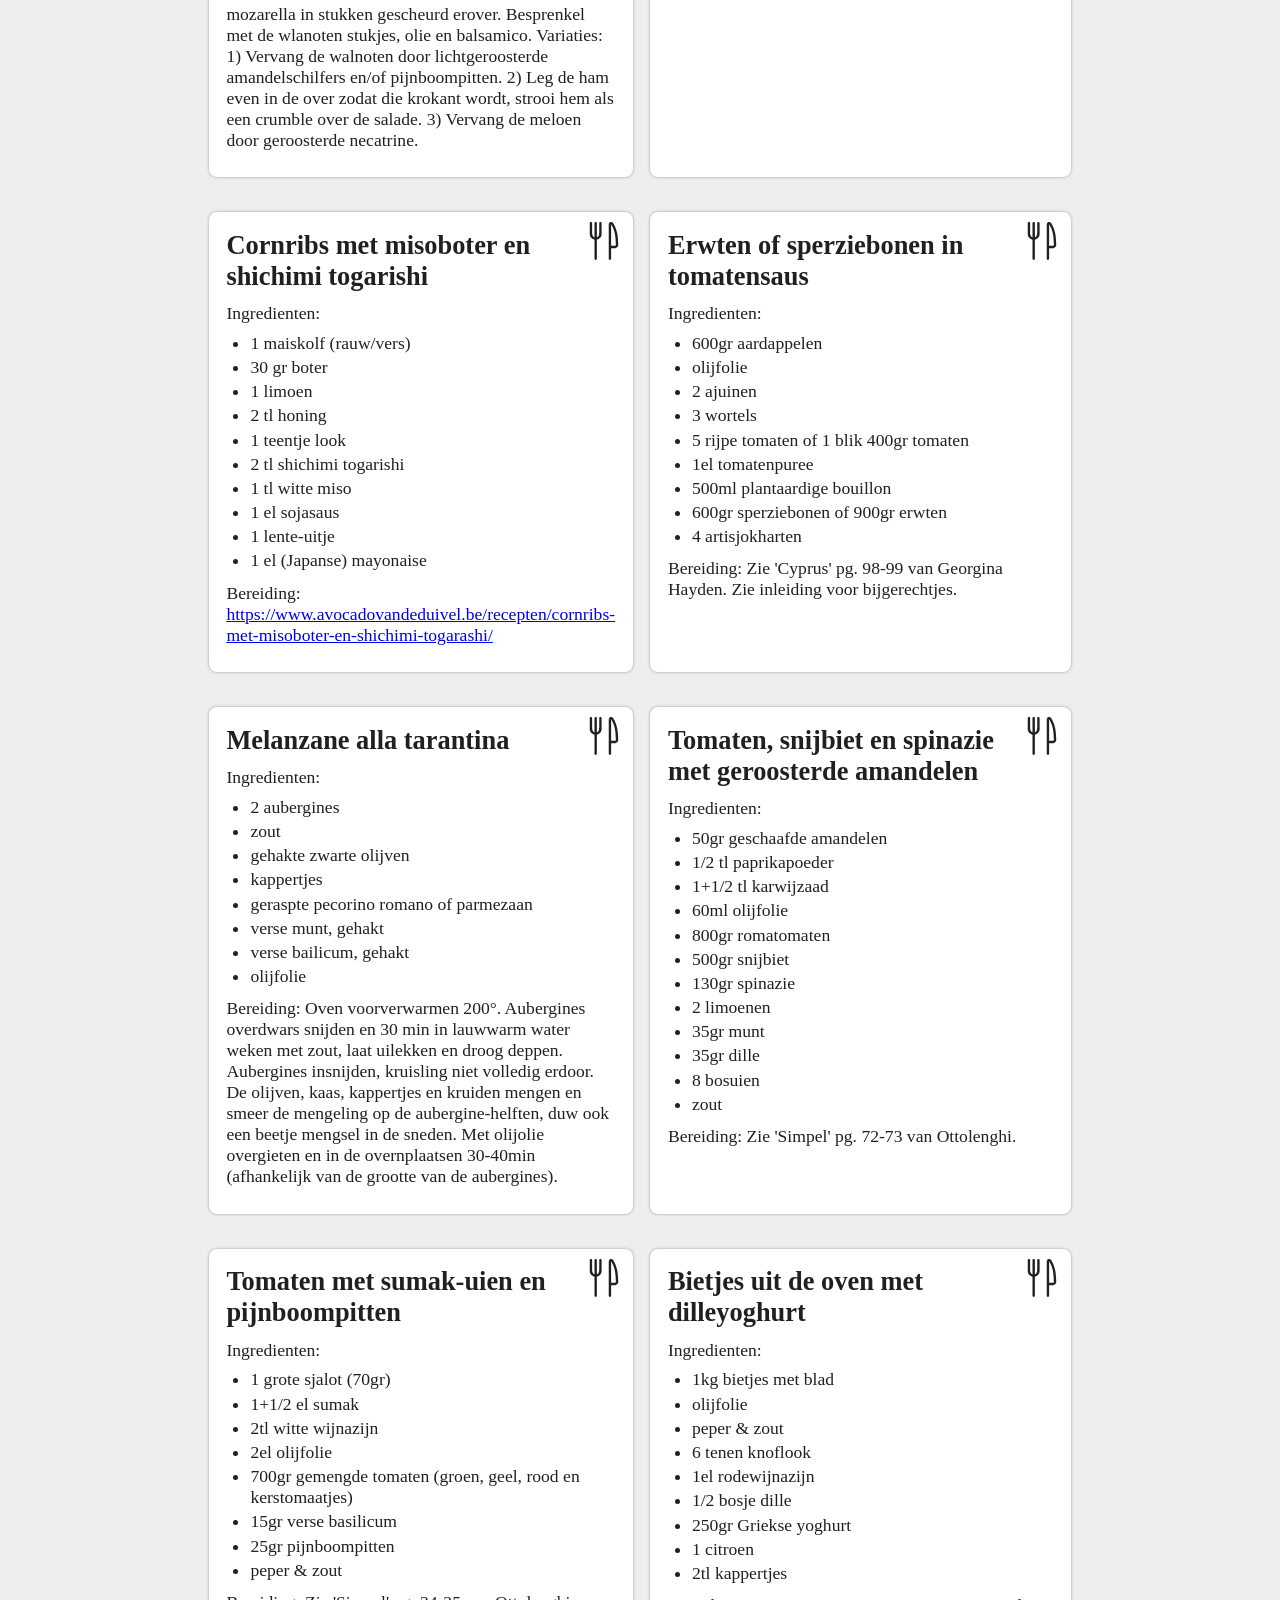
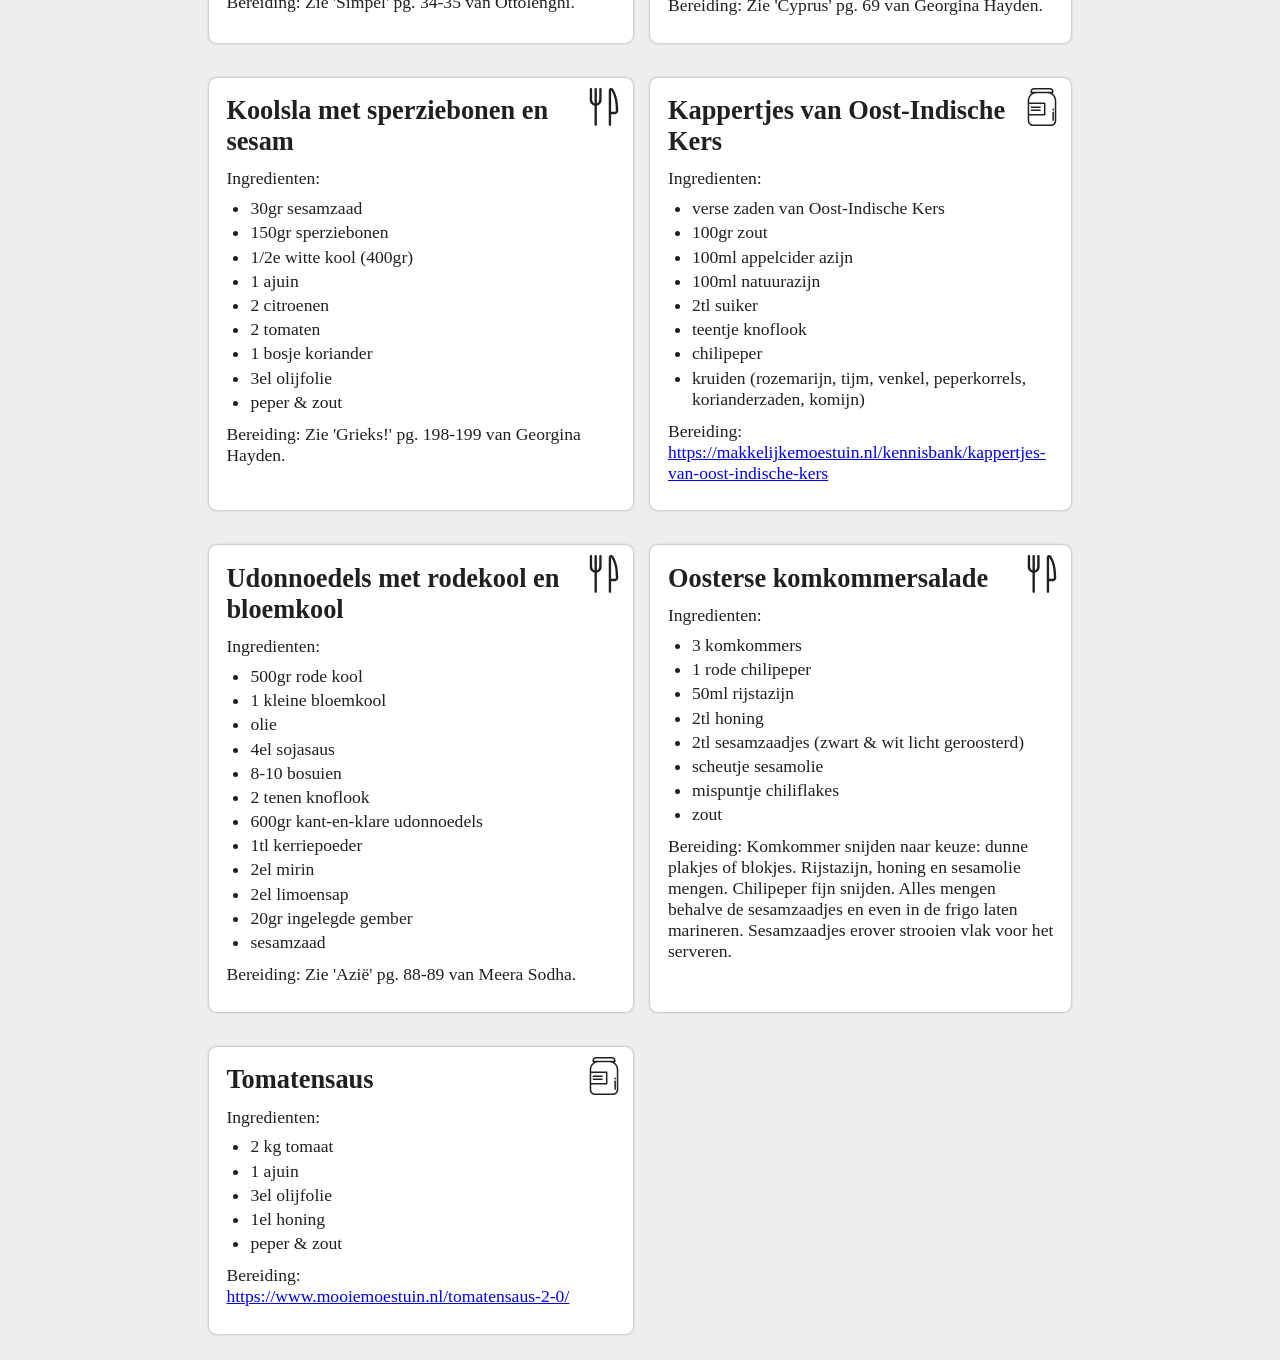
==== commit 63b8a1e2: "recetpen" ====
--- a/index.html
+++ b/index.html
@@ -114,7 +114,7 @@
                 </label>
                 <label class="moestuinlabel">
                     <input type="checkbox" name="labels" value="peulen">
-                    <span>Peulen</span>
+                    <span>Peulen-erwten</span>
                 </label>
                 <label class="moestuinlabel">
                     <input type="checkbox" name="labels" value="pompoen">
